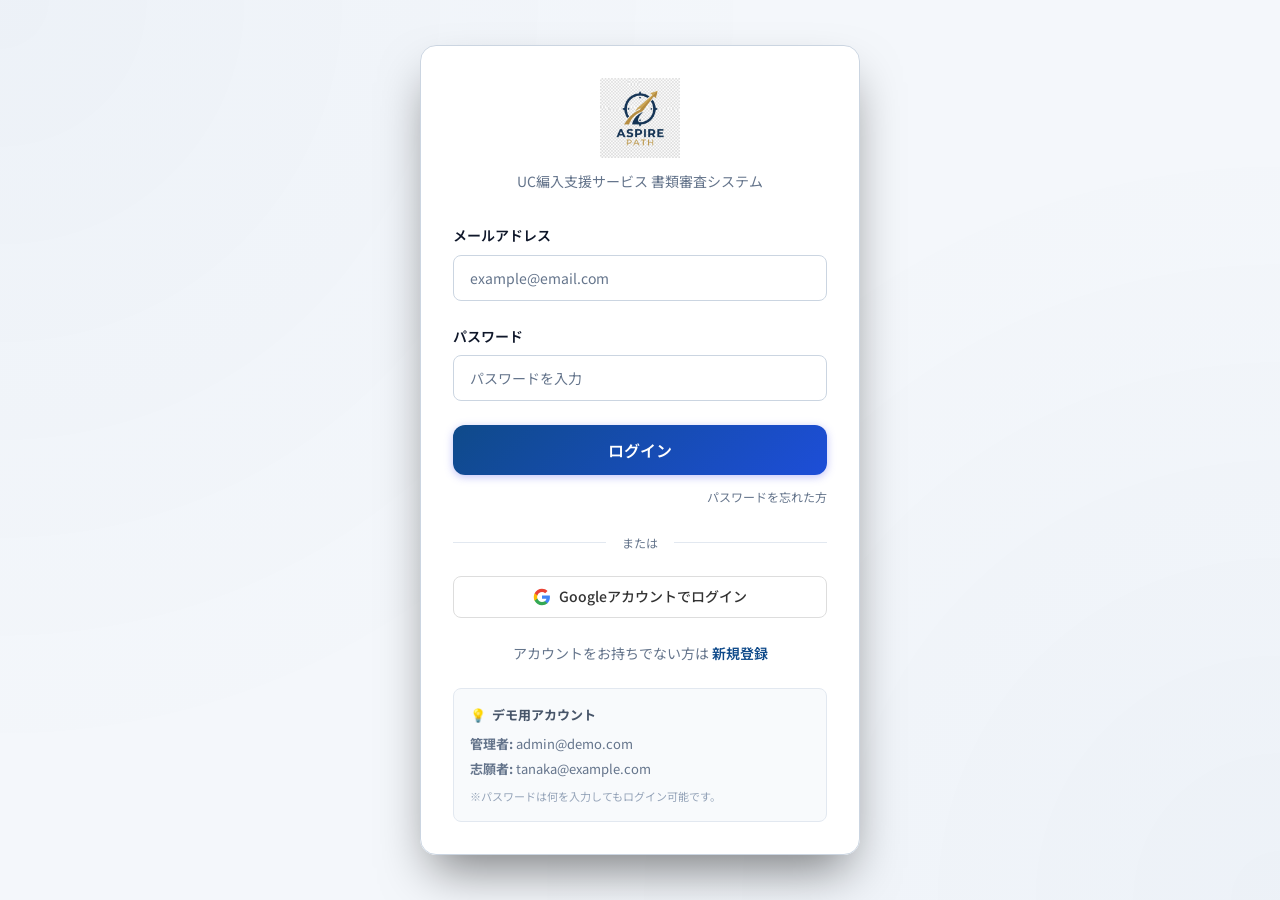
==== index.html @ 676a19a0 "Initial commit for Aspire Path demo" ====
<!DOCTYPE html>
<html lang="ja">
<head>
  <meta charset="UTF-8">
  <meta name="viewport" content="width=device-width, initial-scale=1.0">
  <meta name="description" content="Aspire Path UC編入支援サービス 書類審査システム — ログイン・アカウント作成">
  <title>Aspire Path 書類審査システム — ログイン</title>
  <link rel="stylesheet" href="css/style.css">
  <link rel="icon" href="aspire-path-logo.png">
</head>
<body>
  <div class="app-container">
    <div class="auth-page">
      <div class="auth-card" id="authCard">

        <!-- Logo -->
        <div class="auth-card__logo">
          <img src="aspire-path-logo.png" alt="Aspire Path" style="height:80px;width:auto;object-fit:contain;display:block;margin:0 auto;">
          <div class="auth-card__logo-desc" style="margin-top:12px;">UC編入支援サービス 書類審査システム</div>
        </div>

        <!-- Login Form (default) -->
        <div id="loginForm">
          <div class="form-group">
            <label class="form-group__label" for="loginEmail">メールアドレス</label>
            <input type="email" class="form-input" id="loginEmail" placeholder="example@email.com" autocomplete="email">
          </div>
          <div class="form-group">
            <label class="form-group__label" for="loginPassword">パスワード</label>
            <input type="password" class="form-input" id="loginPassword" placeholder="パスワードを入力" autocomplete="current-password">
          </div>
          <button class="btn btn--primary btn--full btn--lg" id="loginBtn" type="button">
            ログイン
          </button>
          <div style="text-align:right;margin-top:8px;">
            <a href="#" id="showResetPassword" style="font-size:12px;color:var(--text-muted);">パスワードを忘れた方</a>
          </div>

          <div class="auth-divider">または</div>

          <button class="btn btn--google btn--full" id="googleLoginBtn" type="button">
            <svg viewBox="0 0 24 24" width="18" height="18">
              <path fill="#4285F4" d="M22.56 12.25c0-.78-.07-1.53-.2-2.25H12v4.26h5.92a5.06 5.06 0 0 1-2.2 3.32v2.77h3.57c2.08-1.92 3.28-4.74 3.28-8.1z"/>
              <path fill="#34A853" d="M12 23c2.97 0 5.46-.98 7.28-2.66l-3.57-2.77c-.98.66-2.23 1.06-3.71 1.06-2.86 0-5.29-1.93-6.16-4.53H2.18v2.84C3.99 20.53 7.7 23 12 23z"/>
              <path fill="#FBBC05" d="M5.84 14.09c-.22-.66-.35-1.36-.35-2.09s.13-1.43.35-2.09V7.07H2.18C1.43 8.55 1 10.22 1 12s.43 3.45 1.18 4.93l2.85-2.22.81-.62z"/>
              <path fill="#EA4335" d="M12 5.38c1.62 0 3.06.56 4.21 1.64l3.15-3.15C17.45 2.09 14.97 1 12 1 7.7 1 3.99 3.47 2.18 7.07l3.66 2.84c.87-2.6 3.3-4.53 6.16-4.53z"/>
            </svg>
            Googleアカウントでログイン
          </button>

          <div class="auth-toggle">
            アカウントをお持ちでない方は <a href="#" id="showSignup">新規登録</a>
          </div>

          <!-- Demo Credentials -->
          <div style="margin-top: 24px; padding: 16px; background: #f8fafc; border: 1px solid #e2e8f0; border-radius: 8px; font-size: 13px; color: #64748b;">
            <div style="font-weight: 700; color: #475569; margin-bottom: 8px; display: flex; align-items: center; gap: 6px;">
              <span>💡</span> デモ用アカウント
            </div>
            <div style="margin-bottom: 4px;"><strong>管理者:</strong> admin@demo.com</div>
            <div style="margin-bottom: 4px;"><strong>志願者:</strong> tanaka@example.com</div>
            <div style="font-size: 11px; margin-top: 8px; color: #94a3b8;">※パスワードは何を入力してもログイン可能です。</div>
          </div>
        </div>

        <!-- Signup Form (hidden) -->
        <div id="signupForm" class="hidden">
          <div class="form-group">
            <label class="form-group__label" for="signupName">お名前</label>
            <input type="text" class="form-input" id="signupName" placeholder="山田 太郎" autocomplete="name">
          </div>
          <div class="form-group">
            <label class="form-group__label" for="signupEmail">メールアドレス</label>
            <input type="email" class="form-input" id="signupEmail" placeholder="example@email.com" autocomplete="email">
          </div>
          <div class="form-group">
            <label class="form-group__label" for="signupPassword">パスワード</label>
            <input type="password" class="form-input" id="signupPassword" placeholder="6文字以上" autocomplete="new-password">
            <div class="form-group__hint">パスワードは6文字以上で設定してください</div>
          </div>
          <button class="btn btn--primary btn--full btn--lg" id="signupBtn" type="button">
            アカウント作成
          </button>

          <div class="auth-divider">または</div>

          <button class="btn btn--google btn--full" id="googleSignupBtn" type="button">
            <svg viewBox="0 0 24 24" width="18" height="18">
              <path fill="#4285F4" d="M22.56 12.25c0-.78-.07-1.53-.2-2.25H12v4.26h5.92a5.06 5.06 0 0 1-2.2 3.32v2.77h3.57c2.08-1.92 3.28-4.74 3.28-8.1z"/>
              <path fill="#34A853" d="M12 23c2.97 0 5.46-.98 7.28-2.66l-3.57-2.77c-.98.66-2.23 1.06-3.71 1.06-2.86 0-5.29-1.93-6.16-4.53H2.18v2.84C3.99 20.53 7.7 23 12 23z"/>
              <path fill="#FBBC05" d="M5.84 14.09c-.22-.66-.35-1.36-.35-2.09s.13-1.43.35-2.09V7.07H2.18C1.43 8.55 1 10.22 1 12s.43 3.45 1.18 4.93l2.85-2.22.81-.62z"/>
              <path fill="#EA4335" d="M12 5.38c1.62 0 3.06.56 4.21 1.64l3.15-3.15C17.45 2.09 14.97 1 12 1 7.7 1 3.99 3.47 2.18 7.07l3.66 2.84c.87-2.6 3.3-4.53 6.16-4.53z"/>
            </svg>
            Googleアカウントで登録
          </button>

          <div class="auth-toggle">
            既にアカウントをお持ちの方は <a href="#" id="showLogin">ログイン</a>
          </div>
        </div>

        <!-- Password Reset Form (hidden) -->
        <div id="resetForm" class="hidden">
          <div style="text-align:center;margin-bottom:20px;">
            <div style="font-size:32px;margin-bottom:8px;">🔑</div>
            <div style="font-weight:700;font-size:18px;margin-bottom:6px;">パスワードリセット</div>
            <div class="text-muted" style="font-size:13px;">登録済みのメールアドレスを入力してください。<br>パスワード再設定用のメールをお送りします。</div>
          </div>
          <div class="form-group">
            <label class="form-group__label" for="resetEmail">メールアドレス</label>
            <input type="email" class="form-input" id="resetEmail" placeholder="example@email.com" autocomplete="email">
          </div>
          <button class="btn btn--primary btn--full btn--lg" id="resetBtn" type="button">
            リセットメールを送信
          </button>
          <div class="auth-toggle" style="margin-top:16px;">
            <a href="#" id="showLoginFromReset">← ログインに戻る</a>
          </div>
        </div>

        <!-- Error message area -->
        <div id="authError" class="alert alert--error hidden mt-md" role="alert">
          <span class="alert__icon">⚠️</span>
          <span id="authErrorMsg"></span>
        </div>

        <!-- Loading -->
        <div id="authLoading" class="loading-overlay hidden">
          <div class="spinner spinner--lg"></div>
          <span>処理中...</span>
        </div>

      </div>
    </div>
  </div>

  <!-- Toast Container -->
  <div class="toast-container" id="toastContainer"></div>

  <script type="module" src="js/auth.js"></script>
</body>
</html>
---- css/style.css ----
/* ============================================
   BUCHI 書類審査システム — Design System
   ============================================ */

/* --- Google Fonts --- */
@import url('https://fonts.googleapis.com/css2?family=Outfit:wght@300;400;500;600;700;800&family=Noto+Sans+JP:wght@300;400;500;700&display=swap');

/* --- CSS Custom Properties --- */
:root {
  /* Colors — Trustworthy Academic Light Palette */
  --bg-primary: #f4f7fb;      /* Clean off-white/very light blue background */
  --bg-secondary: #eef2f6;    /* Subtle contrast background */
  --bg-tertiary: #e2e8f0;     /* Borders or dividers */
  --bg-card: #ffffff;         /* Pure white cards */
  --bg-card-hover: #fafafa;
  --bg-glass: rgba(255, 255, 255, 0.95);
  --bg-input: #ffffff;
  --bg-input-focus: #ffffff;

  --border-subtle: #e2e8f0;
  --border-default: #cbd5e1;
  --border-focus: #0f4a8a;    /* Official Navy Blue */

  --text-primary: #0f172a;    /* High contrast dark slate / almost black */
  --text-secondary: #334155;  /* Dark gray for secondary text */
  --text-muted: #64748b;      /* Gray for hints */
  --text-inverse: #ffffff;    /* White text for buttons */

  /* Accent Colors — Official Navy & Classic Gold/Blue */
  --accent-start: #0f4a8a;    /* Academic Navy Blue */
  --accent-mid: #1d4ed8;      /* Royal Blue */
  --accent-end: #1e3a8a;      /* Deep Navy */
  --accent-gold: #b48e4b;     /* Classic Academic Gold */
  
  --gradient-accent: linear-gradient(135deg, var(--accent-start), var(--accent-mid));
  --gradient-accent-hover: linear-gradient(135deg, var(--accent-mid), var(--accent-start));
  --gradient-surface: linear-gradient(180deg, #ffffff 0%, #f8fafc 100%);

  /* Semantic Colors — Clear and Professional */
  --color-success: #059669;
  --color-success-bg: #ecfdf5;
  --color-success-border: #d1fae5;
  --color-warning: #d97706;
  --color-warning-bg: #fffbeb;
  --color-warning-border: #fef3c7;
  --color-error: #dc2626;
  --color-error-bg: #fef2f2;
  --color-error-border: #fee2e2;
  --color-info: #0284c7;
  --color-info-bg: #f0f9ff;
  --color-info-border: #e0f2fe;

  /* Typography — Very legible, classic pairing */
  --font-primary: 'Noto Sans JP', sans-serif;
  --font-heading: 'Outfit', 'Noto Sans JP', sans-serif;
  
  /* Shadows — Crisp and realistic */
  --shadow-sm: 0 1px 2px rgba(0, 0, 0, 0.05);
  --shadow-md: 0 4px 6px -1px rgba(0, 0, 0, 0.05), 0 2px 4px -1px rgba(0, 0, 0, 0.03);
  --shadow-lg: 0 10px 15px -3px rgba(0, 0, 0, 0.05), 0 4px 6px -2px rgba(0, 0, 0, 0.03);

  /* Spacing - Standard Scale */
  --space-xs: 0.25rem;
  --space-sm: 0.5rem;
  --space-md: 1rem;
  --space-lg: 1.5rem;
  --space-xl: 2rem;
  --space-2xl: 3rem;
  --space-3xl: 4rem;

  /* Status Colors */
  --status-pending: #64748b;
  --status-review: #0284c7;
  --status-interview: #7c3aed;
  --status-accepted: #059669;
  --status-rejected: #dc2626;

  /* Radius — Crisp, slightly rounded */
  --radius-sm: 4px;
  --radius-md: 8px;
  --radius-lg: 12px;
  --radius-xl: 16px;
  --radius-full: 9999px;

  /* Transitions */
  --transition-fast: 150ms ease;
  --transition-base: 250ms ease;
  --transition-slow: 400ms ease;

  /* Z-index layers */
  --z-dropdown: 100;
  --z-modal: 200;
  --z-toast: 300;
  --z-overlay: 400;
}

/* --- Reset & Base --- */
*, *::before, *::after {
  box-sizing: border-box;
  margin: 0;
  padding: 0;
}

html {
  font-size: 16px;
  scroll-behavior: smooth;
  -webkit-font-smoothing: antialiased;
  text-rendering: optimizeLegibility;
}

body {
  font-family: var(--font-primary);
  background-color: var(--bg-primary);
  color: var(--text-primary);
  line-height: 1.6;
  min-height: 100vh;
  overflow-x: hidden;
}

/* Animated background — Elegant radial light */
body::before {
  content: '';
  position: fixed;
  top: 0;
  left: 0;
  width: 100%;
  height: 100%;
  background:
    radial-gradient(circle at 0% 0%, rgba(15, 74, 138, 0.03) 0%, transparent 50%),
    radial-gradient(circle at 100% 100%, rgba(15, 74, 138, 0.03) 0%, transparent 50%);
  pointer-events: none;
  z-index: 0;
}

a {
  color: var(--accent-start);
  text-decoration: none;
  transition: color var(--transition-fast);
}
a:hover { color: var(--accent-mid); }

img { max-width: 100%; display: block; }

/* --- Scrollbar --- */
::-webkit-scrollbar { width: 6px; }
::-webkit-scrollbar-track { background: var(--bg-primary); }
::-webkit-scrollbar-thumb {
  background: var(--bg-tertiary);
  border-radius: var(--radius-full);
}
::-webkit-scrollbar-thumb:hover { background: var(--accent-start); }

/* ============================================
   Layout
   ============================================ */
.app-container {
  position: relative;
  z-index: 1;
  min-height: 100vh;
}

.page-wrapper {
  max-width: 1200px;
  margin: 0 auto;
  padding: var(--space-lg);
}

.page-wrapper--narrow {
  max-width: 600px;
}

.page-wrapper--wide {
  max-width: 1400px;
}

/* ============================================
   Header / Navigation
   ============================================ */
.app-header {
  display: flex;
  align-items: center;
  justify-content: space-between;
  padding: var(--space-md) var(--space-xl);
  background: var(--bg-glass);
  backdrop-filter: blur(24px) saturate(180%);
  -webkit-backdrop-filter: blur(24px) saturate(180%);
  border-bottom: 1px solid var(--border-subtle);
  position: sticky;
  top: 0;
  z-index: var(--z-dropdown);
  box-shadow: 0 4px 30px rgba(0, 0, 0, 0.1);
}

.app-logo {
  display: flex;
  align-items: center;
  gap: var(--space-sm);
}

.app-logo__icon {
  width: 36px;
  height: 36px;
  background: var(--gradient-accent);
  border-radius: var(--radius-md);
  display: flex;
  align-items: center;
  justify-content: center;
  font-weight: 800;
  font-size: 16px;
  color: white;
}

.app-logo__text {
  font-size: 20px;
  font-weight: 700;
  background: var(--gradient-accent);
  -webkit-background-clip: text;
  -webkit-text-fill-color: transparent;
  background-clip: text;
}

.app-logo__subtitle {
  font-size: 11px;
  color: var(--text-muted);
  font-weight: 400;
  margin-left: var(--space-sm);
}

.header-actions {
  display: flex;
  align-items: center;
  gap: var(--space-md);
}

.user-info {
  display: flex;
  align-items: center;
  gap: var(--space-sm);
  color: var(--text-secondary);
  font-size: 14px;
}

.user-info__avatar {
  width: 32px;
  height: 32px;
  border-radius: var(--radius-full);
  background: var(--gradient-accent);
  display: flex;
  align-items: center;
  justify-content: center;
  font-weight: 600;
  font-size: 13px;
  color: white;
}

/* ============================================
   Buttons
   ============================================ */
.btn {
  display: inline-flex;
  align-items: center;
  justify-content: center;
  gap: var(--space-sm);
  padding: 10px 20px;
  border: none;
  border-radius: var(--radius-md);
  font-family: var(--font-primary);
  font-size: 14px;
  font-weight: 600;
  cursor: pointer;
  transition: all var(--transition-base);
  white-space: nowrap;
  text-decoration: none;
  line-height: 1.4;
}

.btn:disabled {
  opacity: 0.5;
  cursor: not-allowed;
}

.btn--primary {
  background: var(--gradient-accent);
  color: white;
  box-shadow: 0 2px 8px rgba(99, 102, 241, 0.4);
  transition: all var(--transition-base);
}
.btn--primary:hover:not(:disabled) {
  background: var(--gradient-accent-hover);
  box-shadow: 0 4px 12px rgba(99, 102, 241, 0.6);
  transform: translateY(-1px);
}
.btn--primary:active:not(:disabled) {
  transform: translateY(0);
}

.btn--secondary {
  background: var(--bg-input);
  color: var(--text-primary);
  border: 1px solid var(--border-default);
}
.btn--secondary:hover:not(:disabled) {
  background: var(--bg-input-focus);
  border-color: var(--border-focus);
}

.btn--ghost {
  background: transparent;
  color: var(--text-secondary);
  padding: 8px 12px;
}
.btn--ghost:hover:not(:disabled) {
  color: var(--text-primary);
  background: var(--bg-input);
}

.btn--danger {
  background: var(--color-error);
  color: white;
}
.btn--danger:hover:not(:disabled) {
  background: #ef4444;
  transform: translateY(-1px);
}

.btn--success {
  background: var(--color-success);
  color: var(--text-inverse);
}
.btn--success:hover:not(:disabled) {
  background: #2dd486;
  transform: translateY(-1px);
}

.btn--sm {
  padding: 6px 12px;
  font-size: 12px;
  border-radius: var(--radius-sm);
}

.btn--lg {
  padding: 14px 28px;
  font-size: 16px;
  border-radius: var(--radius-lg);
}

.btn--full {
  width: 100%;
}

.btn--google {
  background: white;
  color: #333;
  border: 1px solid #ddd;
  font-weight: 500;
}
.btn--google:hover:not(:disabled) {
  background: #f5f5f5;
  transform: translateY(-1px);
  box-shadow: var(--shadow-md);
}
.btn--google svg {
  width: 18px;
  height: 18px;
}

/* ============================================
   Cards
   ============================================ */
.card {
  background: var(--bg-card);
  backdrop-filter: blur(12px);
  -webkit-backdrop-filter: blur(12px);
  border: 1px solid var(--border-subtle);
  border-radius: var(--radius-lg);
  padding: var(--space-xl);
  transition: all var(--transition-base);
  box-shadow: var(--shadow-md);
  position: relative;
  overflow: hidden;
}

.card::after {
  content: none;
}

.card:hover {
  border-color: rgba(255, 255, 255, 0.15);
  box-shadow: var(--shadow-lg);
  background: var(--bg-card-hover);
}

.card--clickable {
  cursor: pointer;
  transition: all var(--transition-base);
}
.card--clickable:hover {
  transform: translateY(-2px);
  border-color: rgba(99, 102, 241, 0.5);
  box-shadow: 0 8px 24px rgba(0, 0, 0, 0.2);
}

.card--glass {
  background: var(--bg-glass);
  backdrop-filter: blur(20px);
  -webkit-backdrop-filter: blur(20px);
}

.card__header {
  display: flex;
  align-items: center;
  justify-content: space-between;
  margin-bottom: var(--space-lg);
}

.card__title {
  font-size: 18px;
  font-weight: 700;
  color: var(--text-primary);
}

.card__subtitle {
  font-size: 13px;
  color: var(--text-muted);
  margin-top: var(--space-xs);
}

.card__icon {
  width: 48px;
  height: 48px;
  border-radius: var(--radius-md);
  display: flex;
  align-items: center;
  justify-content: center;
  font-size: 24px;
  flex-shrink: 0;
}

.card__icon--purple {
  background: #f0fdfa;
  color: #0f766e;
}

.card__icon--blue {
  background: #eff6ff;
  color: #1d4ed8;
}

.card__icon--green {
  background: #f0fdf4;
  color: #15803d;
}

/* ============================================
   Status Badges
   ============================================ */
.status-badge {
  display: inline-flex;
  align-items: center;
  gap: 8px;
  padding: 6px 14px;
  border-radius: var(--radius-full);
  font-size: 11px;
  font-weight: 700;
  text-transform: uppercase;
  letter-spacing: 0.05em;
  box-shadow: var(--shadow-sm);
}

.status-badge::before {
  content: '';
  width: 6px;
  height: 6px;
  border-radius: 50%;
}

.status-badge--not-started {
  background: rgba(148, 163, 184, 0.1);
  color: var(--status-pending);
  border: 1px solid rgba(148, 163, 184, 0.2);
}
.status-badge--not-started::before { background: var(--status-pending); }

.status-badge--draft {
  background: var(--color-warning-bg);
  color: var(--color-warning);
  border: 1px solid var(--color-warning-border);
}
.status-badge--draft::before { background: var(--color-warning); }

.status-badge--submitted {
  background: var(--color-success-bg);
  color: var(--color-success);
  border: 1px solid var(--color-success-border);
}
.status-badge--submitted::before { background: var(--color-success); }

.status-badge--review {
  background: var(--color-info-bg);
  color: var(--color-info);
  border: 1px solid var(--color-info-border);
}
.status-badge--review::before { background: var(--color-info); }

.status-badge--interview {
  background: rgba(167, 139, 250, 0.1);
  color: #a78bfa;
  border: 1px solid rgba(167, 139, 250, 0.3);
}
.status-badge--interview::before { background: #a78bfa; }

.status-badge--accepted {
  background: var(--color-success-bg);
  color: var(--color-success);
  border: 1px solid var(--color-success-border);
}
.status-badge--accepted::before { background: var(--color-success); }

.status-badge--rejected {
  background: var(--color-error-bg);
  color: var(--color-error);
  border: 1px solid var(--color-error-border);
}
.status-badge--rejected::before { background: var(--color-error); }

/* ============================================
   Progress Bar
   ============================================ */
.progress-bar {
  width: 100%;
  height: 6px;
  background: var(--bg-input);
  border-radius: var(--radius-full);
  overflow: hidden;
  margin: var(--space-md) 0;
}

.progress-bar__fill {
  height: 100%;
  background: var(--gradient-accent);
  border-radius: var(--radius-full);
  transition: width var(--transition-slow);
  min-width: 0;
}

.progress-label {
  display: flex;
  justify-content: space-between;
  font-size: 13px;
  color: var(--text-muted);
  margin-bottom: var(--space-xs);
}

/* ============================================
   Forms
   ============================================ */
.form-group {
  margin-bottom: var(--space-lg);
}

.form-group__label {
  display: block;
  font-size: 14px;
  font-weight: 600;
  color: var(--text-primary);
  margin-bottom: var(--space-sm);
}

.form-group__label--required::after {
  content: ' *';
  color: var(--color-error);
}

.form-group__hint {
  font-size: 12px;
  color: var(--text-muted);
  margin-top: var(--space-xs);
}

.form-input,
.form-select,
.form-textarea {
  width: 100%;
  padding: 12px 16px;
  background: var(--bg-input);
  border: 1px solid var(--border-default);
  border-radius: var(--radius-md);
  color: var(--text-primary);
  font-family: var(--font-primary);
  font-size: 14px;
  transition: all var(--transition-fast);
  outline: none;
}

.form-input:focus,
.form-select:focus,
.form-textarea:focus {
  background: var(--bg-input-focus);
  border-color: var(--border-focus);
  box-shadow: 0 0 0 3px rgba(15, 74, 138, 0.15);
}

.form-input::placeholder,
.form-textarea::placeholder {
  color: var(--text-muted);
}

.form-select {
  appearance: none;
  background-image: url("data:image/svg+xml,%3Csvg xmlns='http://www.w3.org/2000/svg' width='12' height='12' fill='%2364748b' viewBox='0 0 16 16'%3E%3Cpath d='M8 11L3 6h10z'/%3E%3C/svg%3E");
  background-repeat: no-repeat;
  background-position: calc(100% - 12px) center;
  padding-right: 36px !important;
  cursor: pointer;
}

.form-select--sm {
  padding-top: 6px;
  padding-bottom: 6px;
  font-size: 12px;
}

.form-select option {
  background-color: var(--bg-secondary);
  color: var(--text-primary);
}

.form-textarea {
  resize: vertical;
  min-height: 120px;
  line-height: 1.7;
}

.form-input--error,
.form-select--error,
.form-textarea--error {
  border-color: var(--color-error);
  box-shadow: 0 0 0 3px rgba(248, 113, 113, 0.15);
}

/* Checkbox & Radio */
.checkbox-group {
  display: flex;
  flex-direction: column;
  gap: var(--space-sm);
}

.checkbox-item {
  display: flex;
  align-items: center;
  gap: var(--space-sm);
  padding: 8px 12px;
  border-radius: var(--radius-sm);
  cursor: pointer;
  transition: background var(--transition-fast);
}

.checkbox-item:hover {
  background: var(--bg-input);
}

.checkbox-item input[type="checkbox"] {
  appearance: none;
  width: 18px;
  height: 18px;
  border: 2px solid var(--border-default);
  border-radius: 4px;
  cursor: pointer;
  transition: all var(--transition-fast);
  flex-shrink: 0;
  position: relative;
}

.checkbox-item input[type="checkbox"]:checked {
  background: var(--accent-start);
  border-color: var(--accent-start);
}

.checkbox-item input[type="checkbox"]:checked::after {
  content: '✓';
  position: absolute;
  top: 50%;
  left: 50%;
  transform: translate(-50%, -50%);
  color: white;
  font-size: 12px;
  font-weight: 700;
}

.checkbox-item label {
  font-size: 14px;
  color: var(--text-primary);
  cursor: pointer;
  user-select: none;
}

/* Character Counter */
.char-counter {
  display: flex;
  justify-content: flex-end;
  gap: var(--space-sm);
  margin-top: var(--space-xs);
  font-size: 12px;
  font-family: var(--font-mono);
}

.char-counter__current {
  color: var(--text-secondary);
}

.char-counter--over .char-counter__current {
  color: var(--color-error);
  font-weight: 600;
}

.char-counter--under .char-counter__current {
  color: var(--color-warning);
}

.char-counter--ok .char-counter__current {
  color: var(--color-success);
}

.char-counter__limit {
  color: var(--text-muted);
}

/* ============================================
   Alerts
   ============================================ */
.alert {
  padding: var(--space-md) var(--space-lg);
  border-radius: var(--radius-md);
  font-size: 14px;
  display: flex;
  align-items: flex-start;
  gap: var(--space-md);
  margin-bottom: var(--space-lg);
  border: 1px solid;
}

.alert__icon {
  font-size: 18px;
  flex-shrink: 0;
  margin-top: 1px;
}

.alert--success {
  background: var(--color-success-bg);
  border-color: var(--color-success-border);
  color: var(--color-success);
}

.alert--warning {
  background: var(--color-warning-bg);
  border-color: var(--color-warning-border);
  color: var(--color-warning);
}

.alert--error {
  background: var(--color-error-bg);
  border-color: var(--color-error-border);
  color: var(--color-error);
}

.alert--info {
  background: var(--color-info-bg);
  border-color: var(--color-info-border);
  color: var(--color-info);
}

/* ============================================
   Tabs
   ============================================ */
.tab-nav {
  display: flex;
  gap: var(--space-xs);
  border-bottom: 1px solid var(--border-subtle);
  margin-bottom: var(--space-xl);
  overflow-x: auto;
  -webkit-overflow-scrolling: touch;
}

.tab-nav__item {
  padding: var(--space-md) var(--space-lg);
  font-size: 14px;
  font-weight: 600;
  color: var(--text-muted);
  cursor: pointer;
  border-bottom: 2px solid transparent;
  transition: all var(--transition-fast);
  white-space: nowrap;
  background: none;
  border-top: none;
  border-left: none;
  border-right: none;
  font-family: var(--font-primary);
}

.tab-nav__item:hover {
  color: var(--text-secondary);
}

.tab-nav__item--active {
  color: var(--accent-start);
  border-bottom-color: var(--accent-start);
}

.tab-panel {
  display: none;
  animation: fadeIn 0.3s ease;
}

.tab-panel--active {
  display: block;
}

/* ============================================
   Tables (Admin)
   ============================================ */
.data-table-wrapper {
  overflow-x: auto;
  border-radius: var(--radius-lg);
  border: 1px solid var(--border-subtle);
}

.data-table {
  width: 100%;
  border-collapse: collapse;
  font-size: 14px;
}

.data-table th {
  padding: var(--space-md) var(--space-lg);
  text-align: left;
  font-weight: 700;
  color: var(--text-secondary);
  background: var(--bg-input);
  border-bottom: 1px solid var(--border-default);
  white-space: nowrap;
  font-size: 11px;
  text-transform: uppercase;
  letter-spacing: 0.1em;
}

.data-table th.sortable {
  cursor: pointer;
  user-select: none;
  transition: all var(--transition-fast);
}
.data-table th.sortable:hover {
  color: var(--text-primary);
  background: var(--bg-input-focus);
}
.data-table th.sortable::after {
  content: ' ↕';
  opacity: 0.3;
  margin-left: 4px;
}
.data-table th.sortable.sort-asc::after {
  content: ' ↑';
  opacity: 1;
  color: var(--accent-start);
}
.data-table th.sortable.sort-desc::after {
  content: ' ↓';
  opacity: 1;
  color: var(--accent-start);
}

.data-table td {
  padding: var(--space-md) var(--space-lg);
  border-bottom: 1px solid var(--border-subtle);
  color: var(--text-primary);
  vertical-align: middle;
}

.data-table tbody tr {
  transition: background var(--transition-fast);
}

.data-table tbody tr:hover {
  background: var(--bg-glass);
}

.data-table tbody tr:last-child td {
  border-bottom: none;
}

/* ============================================
   Score Gauge
   ============================================ */
.score-gauge {
  display: flex;
  flex-direction: column;
  align-items: center;
  gap: var(--space-sm);
}

.score-gauge__circle {
  width: 80px;
  height: 80px;
  border-radius: 50%;
  display: flex;
  align-items: center;
  justify-content: center;
  font-size: 24px;
  font-weight: 800;
  position: relative;
}

.score-gauge__circle::before {
  content: '';
  position: absolute;
  inset: 3px;
  border-radius: 50%;
  background: var(--bg-primary);
}

.score-gauge__value {
  position: relative;
  z-index: 1;
}

.score-gauge__label {
  font-size: 12px;
  color: var(--text-muted);
  font-weight: 500;
}

.score-gauge--high .score-gauge__circle {
  background: conic-gradient(var(--color-success) var(--score-pct, 80%), var(--bg-tertiary) 0);
  color: var(--color-success);
}

.score-gauge--mid .score-gauge__circle {
  background: conic-gradient(var(--color-warning) var(--score-pct, 60%), var(--bg-tertiary) 0);
  color: var(--color-warning);
}

.score-gauge--low .score-gauge__circle {
  background: conic-gradient(var(--color-error) var(--score-pct, 30%), var(--bg-tertiary) 0);
  color: var(--color-error);
}

/* ============================================
   Filter Bar (Admin)
   ============================================ */
.filter-bar {
  display: flex;
  gap: var(--space-lg);
  flex-wrap: wrap;
  align-items: center;
  margin-bottom: var(--space-xl);
  padding: var(--space-lg) var(--space-xl);
  background: var(--bg-card);
  backdrop-filter: blur(12px);
  -webkit-backdrop-filter: blur(12px);
  border-radius: var(--radius-lg);
  border: 1px solid var(--border-subtle);
  box-shadow: var(--shadow-md);
}

.filter-bar .form-select,
.filter-bar .form-input {
  max-width: 200px;
  padding: 8px 12px;
  font-size: 13px;
}

.filter-bar__label {
  font-size: 12px;
  font-weight: 600;
  color: var(--text-muted);
  text-transform: uppercase;
  letter-spacing: 0.05em;
}

/* ============================================
   Auth Page
   ============================================ */
.auth-page {
  display: flex;
  align-items: center;
  justify-content: center;
  min-height: 100vh;
  padding: var(--space-lg);
}

.auth-card {
  width: 100%;
  max-width: 440px;
  background: var(--bg-glass);
  backdrop-filter: blur(40px);
  -webkit-backdrop-filter: blur(40px);
  border: 1px solid var(--border-default);
  border-radius: var(--radius-xl);
  padding: var(--space-xl);
  box-shadow: 0 25px 50px -12px rgba(0, 0, 0, 0.5);
  animation: slideUp 0.6s ease-out;
}

.auth-card__logo {
  text-align: center;
  margin-bottom: var(--space-xl);
}

.auth-card__logo-icon {
  width: 64px;
  height: 64px;
  background: var(--gradient-accent);
  border-radius: var(--radius-lg);
  display: inline-flex;
  align-items: center;
  justify-content: center;
  font-size: 28px;
  font-weight: 800;
  color: white;
  margin-bottom: var(--space-md);
  box-shadow: var(--shadow-glow-strong);
}

.auth-card__logo-text {
  font-size: 32px;
  font-weight: 800;
  letter-spacing: -0.02em;
  background: linear-gradient(135deg, #fff 0%, #cbd5e1 100%);
  -webkit-background-clip: text;
  -webkit-text-fill-color: transparent;
  background-clip: text;
}

.auth-card__logo-desc {
  font-size: 14px;
  color: var(--text-muted);
  margin-top: var(--space-xs);
}

.auth-divider {
  display: flex;
  align-items: center;
  gap: var(--space-md);
  margin: var(--space-lg) 0;
  color: var(--text-muted);
  font-size: 12px;
}
.auth-divider::before,
.auth-divider::after {
  content: '';
  flex: 1;
  height: 1px;
  background: var(--border-subtle);
}

.auth-toggle {
  text-align: center;
  margin-top: var(--space-lg);
  font-size: 14px;
  color: var(--text-muted);
}

.auth-toggle a {
  font-weight: 600;
}

/* ============================================
   Dashboard Cards
   ============================================ */
.dashboard-grid {
  display: grid;
  grid-template-columns: repeat(auto-fit, minmax(300px, 1fr));
  gap: var(--space-xl);
  margin-top: var(--space-xl);
}

.dashboard-card {
  background: var(--bg-card);
  backdrop-filter: blur(16px);
  -webkit-backdrop-filter: blur(16px);
  border: 1px solid var(--border-subtle);
  border-radius: var(--radius-xl);
  padding: var(--space-xl);
  cursor: pointer;
  transition: all var(--transition-base);
  position: relative;
  overflow: hidden;
  box-shadow: var(--shadow-md);
}

.dashboard-card::before {
  content: '';
  position: absolute;
  top: 0;
  left: 0;
  right: 0;
  height: 3px;
  background: var(--gradient-accent);
  opacity: 0;
  transition: opacity var(--transition-base);
}

.dashboard-card:hover {
  transform: translateY(-8px);
  border-color: var(--border-focus);
  box-shadow: 0 20px 40px -10px rgba(0, 0, 0, 0.4), 0 0 20px rgba(99, 102, 241, 0.2);
  background: var(--bg-card-hover);
}

.dashboard-card:hover::before {
  opacity: 1;
  height: 4px;
}

.dashboard-card__header {
  display: flex;
  align-items: flex-start;
  gap: var(--space-md);
  margin-bottom: var(--space-lg);
}

.dashboard-card__content {
  flex: 1;
}

.dashboard-card__label {
  font-size: 12px;
  font-weight: 600;
  color: var(--text-muted);
  text-transform: uppercase;
  letter-spacing: 0.05em;
  margin-bottom: var(--space-xs);
}

.dashboard-card__title {
  font-size: 18px;
  font-weight: 700;
}

.dashboard-card__desc {
  font-size: 13px;
  color: var(--text-secondary);
  margin-top: var(--space-sm);
  line-height: 1.5;
}

/* ============================================
   Section
   ============================================ */
.section {
  display: none;
  animation: fadeIn 0.4s ease;
}

.section--active {
  display: block;
}

.section__header {
  display: flex;
  align-items: center;
  justify-content: space-between;
  margin-bottom: var(--space-xl);
  flex-wrap: wrap;
  gap: var(--space-md);
}

.section__title {
  font-size: 24px;
  font-weight: 700;
}

.section__back {
  display: inline-flex;
  align-items: center;
  gap: var(--space-sm);
  font-size: 14px;
  color: var(--text-muted);
  cursor: pointer;
  padding: var(--space-sm) var(--space-md);
  border-radius: var(--radius-md);
  transition: all var(--transition-fast);
  background: none;
  border: none;
  font-family: var(--font-primary);
}

.section__back:hover {
  color: var(--text-primary);
  background: var(--bg-input);
}

/* ============================================
   Requirement Check Specific
   ============================================ */
.requirement-area {
  background: var(--bg-glass);
  border: 1px solid var(--border-subtle);
  border-radius: var(--radius-lg);
  padding: var(--space-lg);
  margin-bottom: var(--space-lg);
  transition: border-color var(--transition-base);
}

.requirement-area--pass {
  border-color: var(--color-success-border);
}

.requirement-area--fail {
  border-color: var(--color-error-border);
}

.requirement-area__header {
  display: flex;
  align-items: center;
  justify-content: space-between;
  margin-bottom: var(--space-md);
}

.requirement-area__title {
  font-size: 16px;
  font-weight: 600;
}

.requirement-area__status {
  font-size: 12px;
  font-weight: 600;
  padding: 4px 10px;
  border-radius: var(--radius-full);
}

.requirement-area__status--pass {
  background: var(--color-success-bg);
  color: var(--color-success);
}

.requirement-area__status--fail {
  background: var(--color-error-bg);
  color: var(--color-error);
}

.requirement-area__status--pending {
  background: rgba(148, 163, 184, 0.1);
  color: var(--status-pending);
}

/* ============================================
   Dynamic List (Activities)
   ============================================ */
.dynamic-list__item {
  display: grid;
  grid-template-columns: 1fr 1fr auto auto;
  gap: var(--space-md);
  align-items: end;
  padding: var(--space-md);
  background: var(--bg-glass);
  border: 1px solid var(--border-subtle);
  border-radius: var(--radius-md);
  margin-bottom: var(--space-sm);
  animation: fadeIn 0.3s ease;
}

.dynamic-list__item .form-group {
  margin-bottom: 0;
}

.dynamic-list__remove {
  width: 36px;
  height: 36px;
  display: flex;
  align-items: center;
  justify-content: center;
  border: none;
  background: var(--color-error-bg);
  color: var(--color-error);
  border-radius: var(--radius-sm);
  cursor: pointer;
  transition: all var(--transition-fast);
  font-size: 18px;
}
.dynamic-list__remove:hover {
  background: var(--color-error);
  color: white;
}

/* ============================================
   Admin Detail
   ============================================ */
.detail-grid {
  display: grid;
  grid-template-columns: 1fr 1fr;
  gap: var(--space-lg);
}

.detail-item {
  margin-bottom: var(--space-md);
}

.detail-item__label {
  font-size: 12px;
  font-weight: 600;
  color: var(--text-muted);
  text-transform: uppercase;
  letter-spacing: 0.05em;
  margin-bottom: var(--space-xs);
}

.detail-item__value {
  font-size: 15px;
  color: var(--text-primary);
}

.detail-item__value--essay {
  white-space: pre-wrap;
  line-height: 1.8;
  background: var(--bg-glass);
  padding: var(--space-md);
  border-radius: var(--radius-md);
  border: 1px solid var(--border-subtle);
  max-height: 400px;
  overflow-y: auto;
}

.scores-grid {
  display: grid;
  grid-template-columns: repeat(auto-fit, minmax(150px, 1fr));
  gap: var(--space-lg);
  margin: var(--space-xl) 0;
}

/* ============================================
   Toast Notification
   ============================================ */
.toast-container {
  position: fixed;
  top: var(--space-lg);
  right: var(--space-lg);
  z-index: var(--z-toast);
  display: flex;
  flex-direction: column;
  gap: var(--space-sm);
}

.toast {
  padding: var(--space-md) var(--space-lg);
  border-radius: var(--radius-md);
  font-size: 14px;
  font-weight: 500;
  box-shadow: var(--shadow-lg);
  animation: slideInRight 0.3s ease;
  display: flex;
  align-items: center;
  gap: var(--space-sm);
  min-width: 280px;
  max-width: 400px;
}

.toast--success {
  background: #065f46;
  color: var(--color-success);
  border: 1px solid var(--color-success-border);
}

.toast--error {
  background: #7f1d1d;
  color: var(--color-error);
  border: 1px solid var(--color-error-border);
}

.toast--info {
  background: #1e3a5f;
  color: var(--color-info);
  border: 1px solid var(--color-info-border);
}

/* ============================================
   Loading Spinner
   ============================================ */
.spinner {
  display: inline-block;
  width: 20px;
  height: 20px;
  border: 2px solid var(--border-default);
  border-top-color: var(--accent-start);
  border-radius: 50%;
  animation: spin 0.8s linear infinite;
}

.spinner--lg {
  width: 40px;
  height: 40px;
  border-width: 3px;
}

.loading-overlay {
  display: flex;
  flex-direction: column;
  align-items: center;
  justify-content: center;
  gap: var(--space-md);
  padding: var(--space-3xl);
  color: var(--text-muted);
}

/* ============================================
   Empty State
   ============================================ */
.empty-state {
  text-align: center;
  padding: var(--space-3xl);
  color: var(--text-muted);
}

.empty-state__icon {
  font-size: 48px;
  margin-bottom: var(--space-md);
  opacity: 0.5;
}

.empty-state__text {
  font-size: 16px;
  margin-bottom: var(--space-lg);
}

/* ============================================
   Modal
   ============================================ */
.modal-overlay {
  position: fixed;
  inset: 0;
  background: rgba(0, 0, 0, 0.6);
  backdrop-filter: blur(4px);
  z-index: var(--z-overlay);
  display: none;
  align-items: center;
  justify-content: center;
  padding: var(--space-lg);
}

.modal-overlay--active {
  display: flex;
}

.modal {
  background: var(--bg-secondary);
  border: 1px solid var(--border-default);
  border-radius: var(--radius-xl);
  padding: var(--space-xl);
  max-width: 500px;
  width: 100%;
  box-shadow: var(--shadow-lg);
  animation: scaleIn 0.3s ease;
}

.modal__header {
  display: flex;
  align-items: center;
  justify-content: space-between;
  margin-bottom: var(--space-lg);
}

.modal__title {
  font-size: 18px;
  font-weight: 700;
}

.modal__close {
  width: 32px;
  height: 32px;
  display: flex;
  align-items: center;
  justify-content: center;
  border: none;
  background: var(--bg-input);
  color: var(--text-muted);
  border-radius: var(--radius-sm);
  cursor: pointer;
  font-size: 16px;
}

/* ============================================
   Form Action Bar
   ============================================ */
.form-actions {
  display: flex;
  gap: var(--space-md);
  justify-content: flex-end;
  margin-top: var(--space-xl);
  padding-top: var(--space-xl);
  border-top: 1px solid var(--border-subtle);
  flex-wrap: wrap;
}

.form-actions--sticky {
  position: sticky;
  bottom: 0;
  background: var(--bg-primary);
  padding: var(--space-lg);
  margin: 0 calc(var(--space-lg) * -1);
  margin-bottom: calc(var(--space-lg) * -1);
  border-radius: 0 0 var(--radius-lg) var(--radius-lg);
  z-index: 10;
}

/* ============================================
   Stats Row
   ============================================ */
.stats-row {
  display: flex;
  flex-wrap: wrap;
  gap: var(--space-sm);
  margin-bottom: var(--space-md);
}

.stat-card {
  background: var(--bg-card);
  border: 1px solid var(--border-subtle);
  border-radius: var(--radius-md);
  padding: var(--space-sm) var(--space-md);
  text-align: center;
  transition: all var(--transition-base);
  box-shadow: var(--shadow-sm);
  min-width: 120px;
  flex: 1;
  max-width: 200px;
}

.stat-card:hover {
  transform: translateY(-2px);
  border-color: var(--border-default);
  box-shadow: var(--shadow-md);
  background: var(--bg-card-hover);
}

.stat-card__value {
  font-size: 24px;
  font-weight: 800;
  letter-spacing: -0.02em;
  background: var(--gradient-accent);
  -webkit-background-clip: text;
  -webkit-text-fill-color: transparent;
  background-clip: text;
  line-height: 1;
}

.stat-card__label {
  font-size: 10px;
  font-weight: 700;
  color: var(--text-muted);
  text-transform: uppercase;
  letter-spacing: 0.05em;
  margin-top: 2px;
}

/* ============================================
   Animations
   ============================================ */
@keyframes fadeIn {
  from { opacity: 0; }
  to { opacity: 1; }
}

@keyframes slideUp {
  from {
    opacity: 0;
    transform: translateY(20px);
  }
  to {
    opacity: 1;
    transform: translateY(0);
  }
}

@keyframes slideInRight {
  from {
    opacity: 0;
    transform: translateX(20px);
  }
  to {
    opacity: 1;
    transform: translateX(0);
  }
}

@keyframes scaleIn {
  from {
    opacity: 0;
    transform: scale(0.95);
  }
  to {
    opacity: 1;
    transform: scale(1);
  }
}

@keyframes spin {
  to { transform: rotate(360deg); }
}

@keyframes pulse {
  0%, 100% { opacity: 1; }
  50% { opacity: 0.5; }
}



/* ============================================
   Responsive
   ============================================ */
.filter-bar > div {
  min-width: 140px;
}

.filter-bar .form-select {
  min-width: 120px;
}

@media (max-width: 768px) {
  .page-wrapper {
    padding: var(--space-md);
  }

  .app-header {
    padding: var(--space-sm) var(--space-md);
    flex-wrap: wrap;
  }

  .header-actions {
    gap: var(--space-sm);
  }

  .user-info span {
    display: none; /* Hide user name on mobile to save space */
  }

  .dashboard-grid {
    grid-template-columns: 1fr;
  }

  .dynamic-list__item {
    grid-template-columns: 1fr;
  }

  .detail-grid {
    grid-template-columns: 1fr;
  }

  .filter-bar {
    flex-direction: column;
    align-items: stretch;
  }

  .filter-bar .form-select,
  .filter-bar .form-input {
    max-width: none;
  }

  .data-table-wrapper {
    margin: 0 calc(var(--space-md) * -1);
    border-radius: 0;
    border-left: none;
    border-right: none;
    -webkit-overflow-scrolling: touch;
  }

  .section__header {
    flex-direction: column;
    align-items: flex-start;
  }

  .form-actions {
    flex-direction: column;
    position: sticky;
    bottom: 0;
    background: var(--bg-primary);
    padding: var(--space-md);
    margin: var(--space-md) calc(var(--space-md) * -1) calc(var(--space-md) * -1) calc(var(--space-md) * -1);
    border-top: 1px solid var(--border-subtle);
    box-shadow: 0 -4px 10px rgba(0,0,0,0.05);
    z-index: 10;
  }

  .form-actions .btn {
    width: 100%;
  }

  .stats-row {
    grid-template-columns: repeat(2, 1fr);
  }

  .auth-card {
    padding: var(--space-xl) var(--space-lg);
  }

  .scores-grid {
    grid-template-columns: repeat(2, 1fr);
  }

  .tab-nav {
    gap: 0;
    overflow-x: auto;
    white-space: nowrap;
    -webkit-overflow-scrolling: touch;
    scrollbar-width: none;
  }
  
  .tab-nav::-webkit-scrollbar {
    display: none;
  }

  .tab-nav__item {
    padding: var(--space-sm) var(--space-md);
    font-size: 13px;
  }
  
  .form-input,
  .form-select,
  .form-textarea {
    font-size: 16px;
  }

  /* Accepted Portal Mobile Fixes */
  #acceptedPortalPanel .flex.flex-wrap {
    flex-direction: column;
    align-items: stretch;
  }
  
  #acceptedPortalPanel .flex.flex-wrap > div {
    min-width: 0 !important;
    margin-bottom: var(--space-sm);
  }

  #acceptedUnivList {
    grid-template-columns: 1fr !important;
  }

  #tabAccepted .flex.gap-md {
    flex-direction: column;
    align-items: stretch;
  }

  #tabAccepted .flex.gap-md > div {
    border-left: none !important;
    padding-left: 0 !important;
    border-top: 1px solid var(--border-default);
    padding-top: 12px;
    margin-top: 4px;
  }
  
  #tabAccepted .flex.gap-md > div:first-child {
    border-top: none;
    padding-top: 0;
    margin-top: 0;
  }

  /* Admin Detail Header Fixes */
  .ml-lg {
    margin-left: 0 !important;
    margin-top: var(--space-sm);
  }
}

@media (max-width: 480px) {
  .stats-row {
    grid-template-columns: 1fr;
  }
  
  .app-logo__subtitle {
    display: none;
  }
}

/* ============================================
   Utility Classes
   ============================================ */
.text-center { text-align: center; }
.text-right { text-align: right; }
.text-muted { color: var(--text-muted); }
.text-success { color: var(--color-success); }
.text-error { color: var(--color-error); }
.text-warning { color: var(--color-warning); }
.mt-sm { margin-top: var(--space-sm); }
.mt-md { margin-top: var(--space-md); }
.mt-lg { margin-top: var(--space-lg); }
.mt-xl { margin-top: var(--space-xl); }
.mb-sm { margin-bottom: var(--space-sm); }
.mb-md { margin-bottom: var(--space-md); }
.mb-lg { margin-bottom: var(--space-lg); }
.mb-xl { margin-bottom: var(--space-xl); }
.flex { display: flex; }
.flex-col { flex-direction: column; }
.items-center { align-items: center; }
.justify-between { justify-content: space-between; }
.gap-sm { gap: var(--space-sm); }
.gap-md { gap: var(--space-md); }
.gap-lg { gap: var(--space-lg); }
.hidden { display: none !important; }
.visible { display: block !important; }
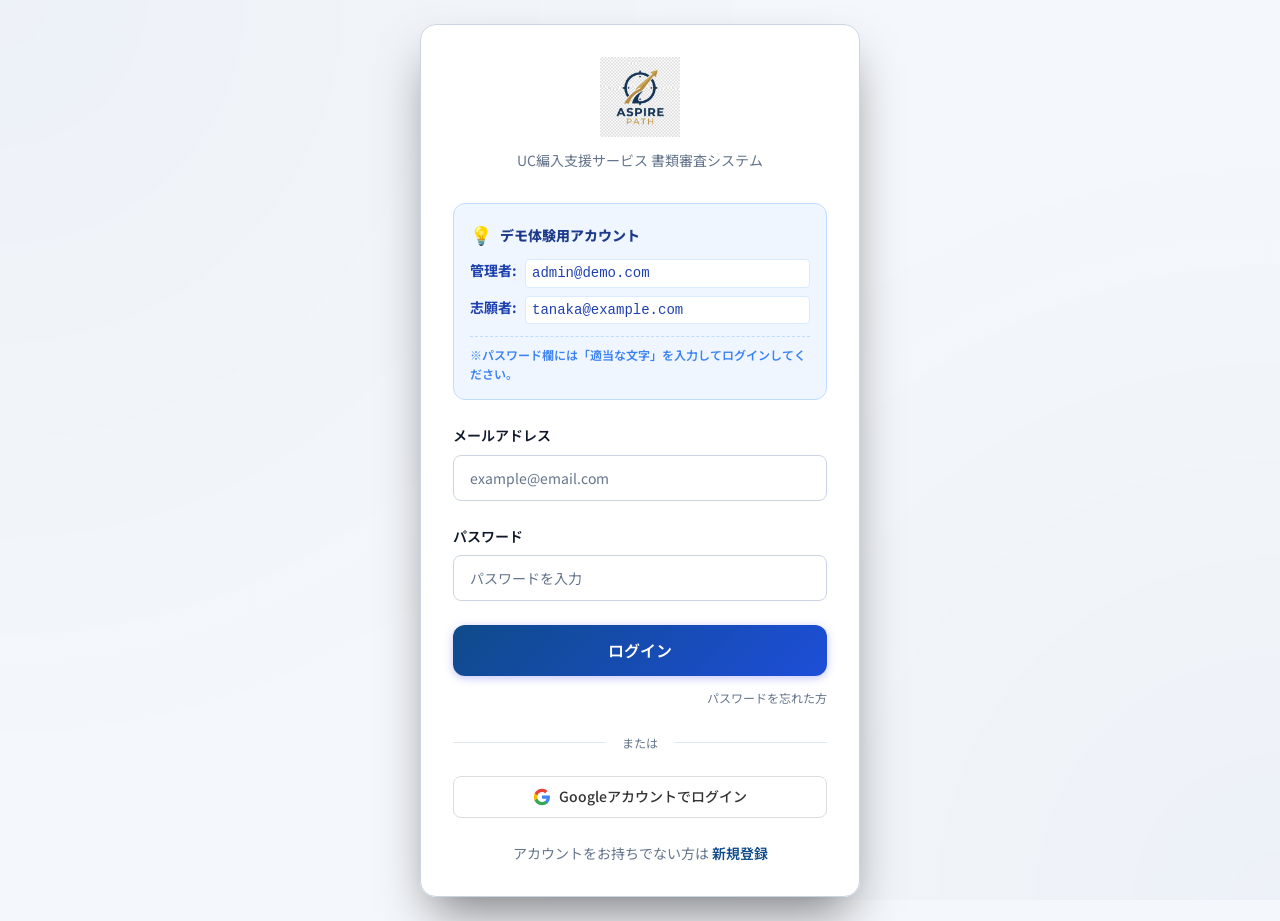
==== commit 09dd219c: "Update login page with prominent demo credentials" ====
--- a/index.html
+++ b/index.html
@@ -17,6 +17,20 @@
         <div class="auth-card__logo">
           <img src="aspire-path-logo.png" alt="Aspire Path" style="height:80px;width:auto;object-fit:contain;display:block;margin:0 auto;">
           <div class="auth-card__logo-desc" style="margin-top:12px;">UC編入支援サービス 書類審査システム</div>
+        </div>
+
+        <!-- Demo Credentials -->
+        <div style="margin: 0 0 24px 0; padding: 16px; background: #eff6ff; border: 1px solid #bfdbfe; border-radius: 12px; font-size: 14px; color: #1e40af;">
+          <div style="font-weight: 800; color: #1e3a8a; margin-bottom: 10px; display: flex; align-items: center; gap: 8px;">
+            <span style="font-size: 18px;">💡</span> デモ体験用アカウント
+          </div>
+          <div style="display: grid; grid-template-columns: auto 1fr; gap: 8px; margin-bottom: 12px;">
+            <span style="font-weight: 700;">管理者:</span> <code style="background: #fff; padding: 2px 6px; border-radius: 4px; border: 1px solid #dbeafe;">admin@demo.com</code>
+            <span style="font-weight: 700;">志願者:</span> <code style="background: #fff; padding: 2px 6px; border-radius: 4px; border: 1px solid #dbeafe;">tanaka@example.com</code>
+          </div>
+          <div style="font-size: 12px; color: #3b82f6; font-weight: 600; padding-top: 8px; border-top: 1px dashed #bfdbfe;">
+            ※パスワード欄には「適当な文字」を入力してログインしてください。
+          </div>
         </div>
 
         <!-- Login Form (default) -->
@@ -50,16 +64,6 @@
 
           <div class="auth-toggle">
             アカウントをお持ちでない方は <a href="#" id="showSignup">新規登録</a>
-          </div>
-
-          <!-- Demo Credentials -->
-          <div style="margin-top: 24px; padding: 16px; background: #f8fafc; border: 1px solid #e2e8f0; border-radius: 8px; font-size: 13px; color: #64748b;">
-            <div style="font-weight: 700; color: #475569; margin-bottom: 8px; display: flex; align-items: center; gap: 6px;">
-              <span>💡</span> デモ用アカウント
-            </div>
-            <div style="margin-bottom: 4px;"><strong>管理者:</strong> admin@demo.com</div>
-            <div style="margin-bottom: 4px;"><strong>志願者:</strong> tanaka@example.com</div>
-            <div style="font-size: 11px; margin-top: 8px; color: #94a3b8;">※パスワードは何を入力してもログイン可能です。</div>
           </div>
         </div>
 
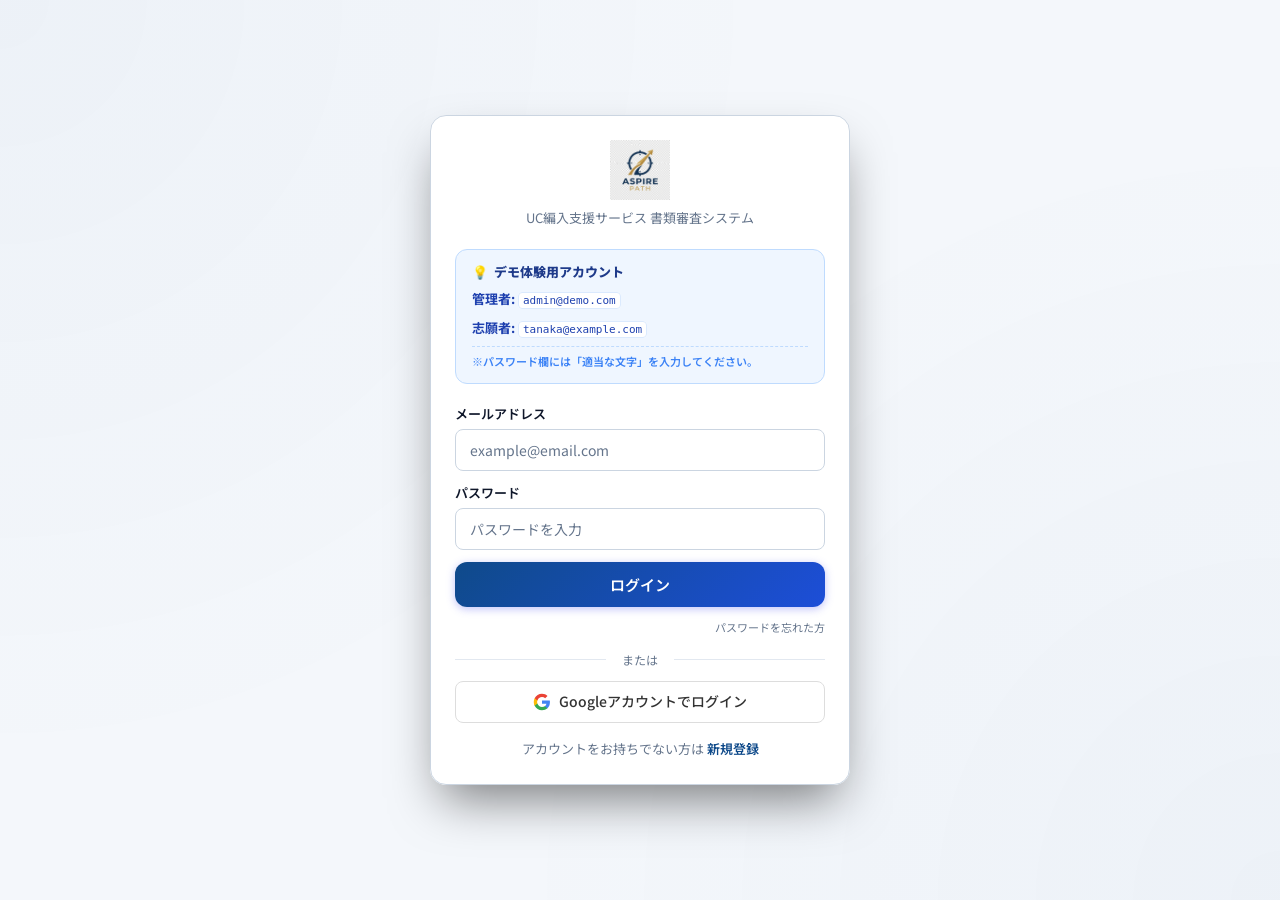
==== commit 998eb33c: "Compact login UI to avoid scrolling" ====
--- a/index.html
+++ b/index.html
@@ -14,46 +14,46 @@
       <div class="auth-card" id="authCard">
 
         <!-- Logo -->
-        <div class="auth-card__logo">
-          <img src="aspire-path-logo.png" alt="Aspire Path" style="height:80px;width:auto;object-fit:contain;display:block;margin:0 auto;">
-          <div class="auth-card__logo-desc" style="margin-top:12px;">UC編入支援サービス 書類審査システム</div>
+        <div class="auth-card__logo" style="margin-bottom: 20px;">
+          <img src="aspire-path-logo.png" alt="Aspire Path" style="height:60px;width:auto;object-fit:contain;display:block;margin:0 auto;">
+          <div class="auth-card__logo-desc" style="margin-top:8px; font-size: 13px;">UC編入支援サービス 書類審査システム</div>
         </div>
 
         <!-- Demo Credentials -->
-        <div style="margin: 0 0 24px 0; padding: 16px; background: #eff6ff; border: 1px solid #bfdbfe; border-radius: 12px; font-size: 14px; color: #1e40af;">
-          <div style="font-weight: 800; color: #1e3a8a; margin-bottom: 10px; display: flex; align-items: center; gap: 8px;">
-            <span style="font-size: 18px;">💡</span> デモ体験用アカウント
+        <div style="margin: 0 0 20px 0; padding: 12px 16px; background: #eff6ff; border: 1px solid #bfdbfe; border-radius: 12px; font-size: 13px; color: #1e40af;">
+          <div style="font-weight: 800; color: #1e3a8a; margin-bottom: 6px; display: flex; align-items: center; gap: 6px; font-size: 13px;">
+            <span>💡</span> デモ体験用アカウント
           </div>
-          <div style="display: grid; grid-template-columns: auto 1fr; gap: 8px; margin-bottom: 12px;">
-            <span style="font-weight: 700;">管理者:</span> <code style="background: #fff; padding: 2px 6px; border-radius: 4px; border: 1px solid #dbeafe;">admin@demo.com</code>
-            <span style="font-weight: 700;">志願者:</span> <code style="background: #fff; padding: 2px 6px; border-radius: 4px; border: 1px solid #dbeafe;">tanaka@example.com</code>
+          <div style="display: flex; flex-wrap: wrap; gap: 8px 16px; margin-bottom: 8px;">
+            <div><span style="font-weight: 700;">管理者:</span> <code style="background: #fff; padding: 1px 4px; border-radius: 4px; border: 1px solid #dbeafe; font-size: 11px;">admin@demo.com</code></div>
+            <div><span style="font-weight: 700;">志願者:</span> <code style="background: #fff; padding: 1px 4px; border-radius: 4px; border: 1px solid #dbeafe; font-size: 11px;">tanaka@example.com</code></div>
           </div>
-          <div style="font-size: 12px; color: #3b82f6; font-weight: 600; padding-top: 8px; border-top: 1px dashed #bfdbfe;">
-            ※パスワード欄には「適当な文字」を入力してログインしてください。
+          <div style="font-size: 11px; color: #3b82f6; font-weight: 600; padding-top: 6px; border-top: 1px dashed #bfdbfe;">
+            ※パスワード欄には「適当な文字」を入力してください。
           </div>
         </div>
 
         <!-- Login Form (default) -->
         <div id="loginForm">
-          <div class="form-group">
-            <label class="form-group__label" for="loginEmail">メールアドレス</label>
-            <input type="email" class="form-input" id="loginEmail" placeholder="example@email.com" autocomplete="email">
+          <div class="form-group" style="margin-bottom: 12px;">
+            <label class="form-group__label" for="loginEmail" style="margin-bottom: 4px; font-size: 13px;">メールアドレス</label>
+            <input type="email" class="form-input" id="loginEmail" placeholder="example@email.com" autocomplete="email" style="padding: 10px 14px;">
           </div>
-          <div class="form-group">
-            <label class="form-group__label" for="loginPassword">パスワード</label>
-            <input type="password" class="form-input" id="loginPassword" placeholder="パスワードを入力" autocomplete="current-password">
+          <div class="form-group" style="margin-bottom: 12px;">
+            <label class="form-group__label" for="loginPassword" style="margin-bottom: 4px; font-size: 13px;">パスワード</label>
+            <input type="password" class="form-input" id="loginPassword" placeholder="パスワードを入力" autocomplete="current-password" style="padding: 10px 14px;">
           </div>
-          <button class="btn btn--primary btn--full btn--lg" id="loginBtn" type="button">
+          <button class="btn btn--primary btn--full btn--lg" id="loginBtn" type="button" style="padding: 12px; font-size: 15px;">
             ログイン
           </button>
-          <div style="text-align:right;margin-top:8px;">
-            <a href="#" id="showResetPassword" style="font-size:12px;color:var(--text-muted);">パスワードを忘れた方</a>
+          <div style="text-align:right;margin-top:6px;">
+            <a href="#" id="showResetPassword" style="font-size: 11px; color:var(--text-muted);">パスワードを忘れた方</a>
           </div>
 
-          <div class="auth-divider">または</div>
+          <div class="auth-divider" style="margin: 12px 0;">または</div>
 
-          <button class="btn btn--google btn--full" id="googleLoginBtn" type="button">
-            <svg viewBox="0 0 24 24" width="18" height="18">
+          <button class="btn btn--google btn--full" id="googleLoginBtn" type="button" style="padding: 10px;">
+            <svg viewBox="0 0 24 24" width="16" height="16">
               <path fill="#4285F4" d="M22.56 12.25c0-.78-.07-1.53-.2-2.25H12v4.26h5.92a5.06 5.06 0 0 1-2.2 3.32v2.77h3.57c2.08-1.92 3.28-4.74 3.28-8.1z"/>
               <path fill="#34A853" d="M12 23c2.97 0 5.46-.98 7.28-2.66l-3.57-2.77c-.98.66-2.23 1.06-3.71 1.06-2.86 0-5.29-1.93-6.16-4.53H2.18v2.84C3.99 20.53 7.7 23 12 23z"/>
               <path fill="#FBBC05" d="M5.84 14.09c-.22-.66-.35-1.36-.35-2.09s.13-1.43.35-2.09V7.07H2.18C1.43 8.55 1 10.22 1 12s.43 3.45 1.18 4.93l2.85-2.22.81-.62z"/>
@@ -62,7 +62,7 @@
             Googleアカウントでログイン
           </button>
 
-          <div class="auth-toggle">
+          <div class="auth-toggle" style="margin-top: 16px; font-size: 13px;">
             アカウントをお持ちでない方は <a href="#" id="showSignup">新規登録</a>
           </div>
         </div>
--- a/css/style.css
+++ b/css/style.css
@@ -989,13 +989,13 @@
 
 .auth-card {
   width: 100%;
-  max-width: 440px;
+  max-width: 420px;
   background: var(--bg-glass);
   backdrop-filter: blur(40px);
   -webkit-backdrop-filter: blur(40px);
   border: 1px solid var(--border-default);
   border-radius: var(--radius-xl);
-  padding: var(--space-xl);
+  padding: var(--space-lg);
   box-shadow: 0 25px 50px -12px rgba(0, 0, 0, 0.5);
   animation: slideUp 0.6s ease-out;
 }
